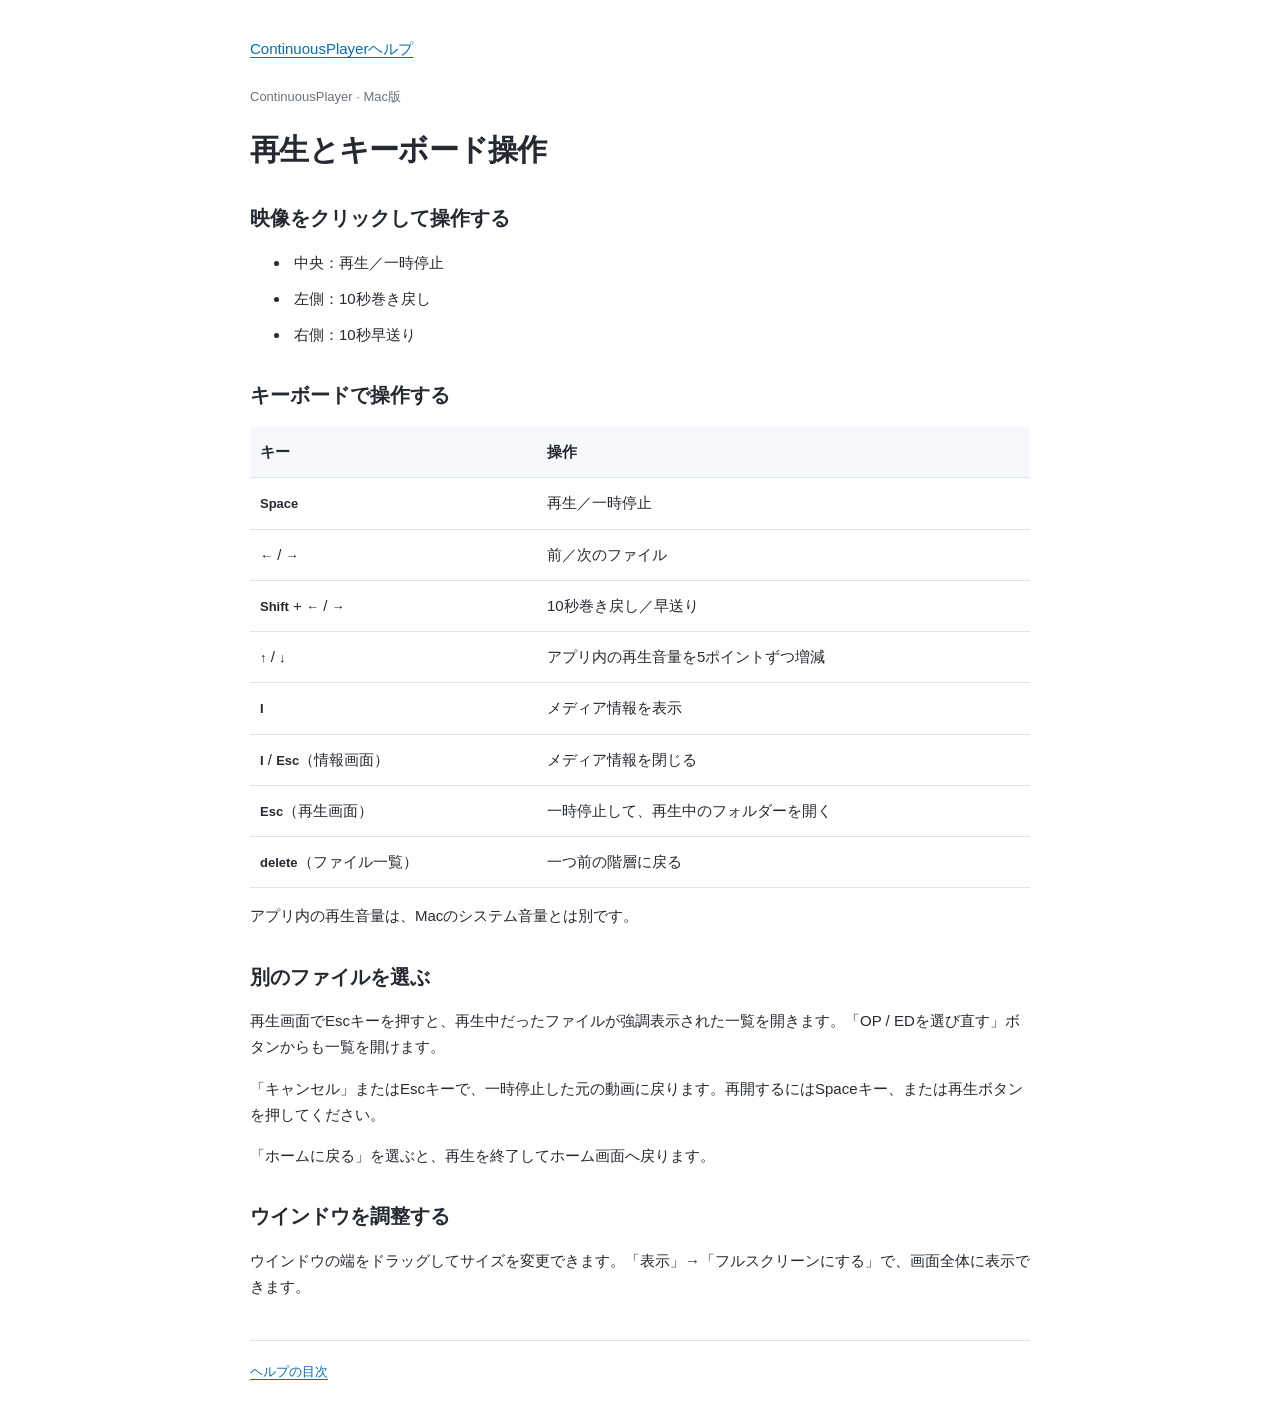
==== MacHelp/ContinuousPlayer.help/Contents/Resources/ja.lproj/controls.html @ 80e652f9 "メニューの日本語化" ====
<!doctype html>
<html lang="ja"><head><meta charset="utf-8">
<meta name="viewport" content="width=device-width, initial-scale=1">
<meta name="AppleTitle" content="ContinuousPlayerヘルプ">
<meta name="description" content="Macで使えるクリック操作、ショートカット、ファイル選択への戻り方を説明します。">
<meta name="keywords" content="ContinuousPlayer, 動画, OP, ED, フォルダー, DLNA, Mac">
<title>再生とキーボード操作</title><link rel="stylesheet" href="style.css"></head>
<body><main><nav aria-label="パンくず"><a href="index.html">ContinuousPlayerヘルプ</a></nav><header><p class="eyebrow">ContinuousPlayer · Mac版</p><h1>再生とキーボード操作</h1></header>

<h2>映像をクリックして操作する</h2>
<ul><li>中央：再生／一時停止</li><li>左側：10秒巻き戻し</li><li>右側：10秒早送り</li></ul>
<h2>キーボードで操作する</h2>
<table><thead><tr><th scope="col">キー</th><th scope="col">操作</th></tr></thead><tbody>
<tr><td><kbd>Space</kbd></td><td>再生／一時停止</td></tr>
<tr><td><kbd>←</kbd> / <kbd>→</kbd></td><td>前／次のファイル</td></tr>
<tr><td><kbd>Shift</kbd> + <kbd>←</kbd> / <kbd>→</kbd></td><td>10秒巻き戻し／早送り</td></tr>
<tr><td><kbd>↑</kbd> / <kbd>↓</kbd></td><td>アプリ内の再生音量を5ポイントずつ増減</td></tr>
<tr><td><kbd>I</kbd></td><td>メディア情報を表示</td></tr>
<tr><td><kbd>I</kbd> / <kbd>Esc</kbd>（情報画面）</td><td>メディア情報を閉じる</td></tr>
<tr><td><kbd>Esc</kbd>（再生画面）</td><td>一時停止して、再生中のフォルダーを開く</td></tr>
<tr><td><kbd>delete</kbd>（ファイル一覧）</td><td>一つ前の階層に戻る</td></tr>
</tbody></table>
<p>アプリ内の再生音量は、Macのシステム音量とは別です。</p>
<h2>別のファイルを選ぶ</h2>
<p>再生画面でEscキーを押すと、再生中だったファイルが強調表示された一覧を開きます。「OP / EDを選び直す」ボタンからも一覧を開けます。</p>
<p>「キャンセル」またはEscキーで、一時停止した元の動画に戻ります。再開するにはSpaceキー、または再生ボタンを押してください。</p>
<p>「ホームに戻る」を選ぶと、再生を終了してホーム画面へ戻ります。</p>
<h2>ウインドウを調整する</h2>
<p>ウインドウの端をドラッグしてサイズを変更できます。「表示」→「フルスクリーンにする」で、画面全体に表示できます。</p>

<footer><a href="index.html">ヘルプの目次</a></footer></main></body></html>
---- MacHelp/ContinuousPlayer.help/Contents/Resources/ja.lproj/style.css ----
:root { color-scheme: light dark; font-family: -apple-system, BlinkMacSystemFont, sans-serif; font-size: 15px; line-height: 1.75; color: #242932; background: #fff; }
body { margin: 0; } main { max-width: 780px; margin: auto; padding: 36px 32px; }
header { margin: 24px 0; } h1 { font-size: 30px; line-height: 1.4; letter-spacing: -.025em; }
h2 { font-size: 20px; margin-top: 32px; line-height: 1.5; } p, li { overflow-wrap: anywhere; }
a { color: #006eb8; text-underline-offset: 3px; } a:focus-visible { outline: 3px solid #0a84ff; outline-offset: 4px; }
.eyebrow { font-size: 13px; color: #69717c; } .intro { font-size: 19px; font-weight: 600; }
.topics { display: grid; grid-template-columns: repeat(auto-fit, minmax(240px, 1fr)); gap: 12px; margin: 28px 0; }
.topics a { display: block; padding: 18px; border: 1px solid #dfe4e9; border-radius: 12px; background: #f6f8fb; text-decoration: none; }
.topics a:hover { border-color: #006eb8; } .topics strong, .topics span { display: block; } .topics span { margin-top: 5px; font-size: 13px; color: #69717c; }
li { padding-left: 4px; margin-bottom: 10px; } table { width: 100%; border-collapse: collapse; }
th, td { text-align: left; vertical-align: top; padding: 12px 10px; border-bottom: 1px solid #dfe4e9; }
th { background: #f6f8fb; } kbd, code { font-size: 13px; } kbd { white-space: nowrap; font-family: inherit; font-weight: 600; }
footer { margin-top: 40px; padding-top: 20px; border-top: 1px solid #dfe4e9; font-size: 13px; }
@media (prefers-color-scheme: dark) { :root { color: #e8eaf0; background: #1c1d21; } a { color: #79c4ff; } .eyebrow, .topics span { color: #a4abb8; } .topics a, th { background: #282b32; } .topics a, th, td, footer { border-color: #424650; } }
@media (max-width: 480px) { main { padding: 20px; } h1 { font-size: 25px; } }
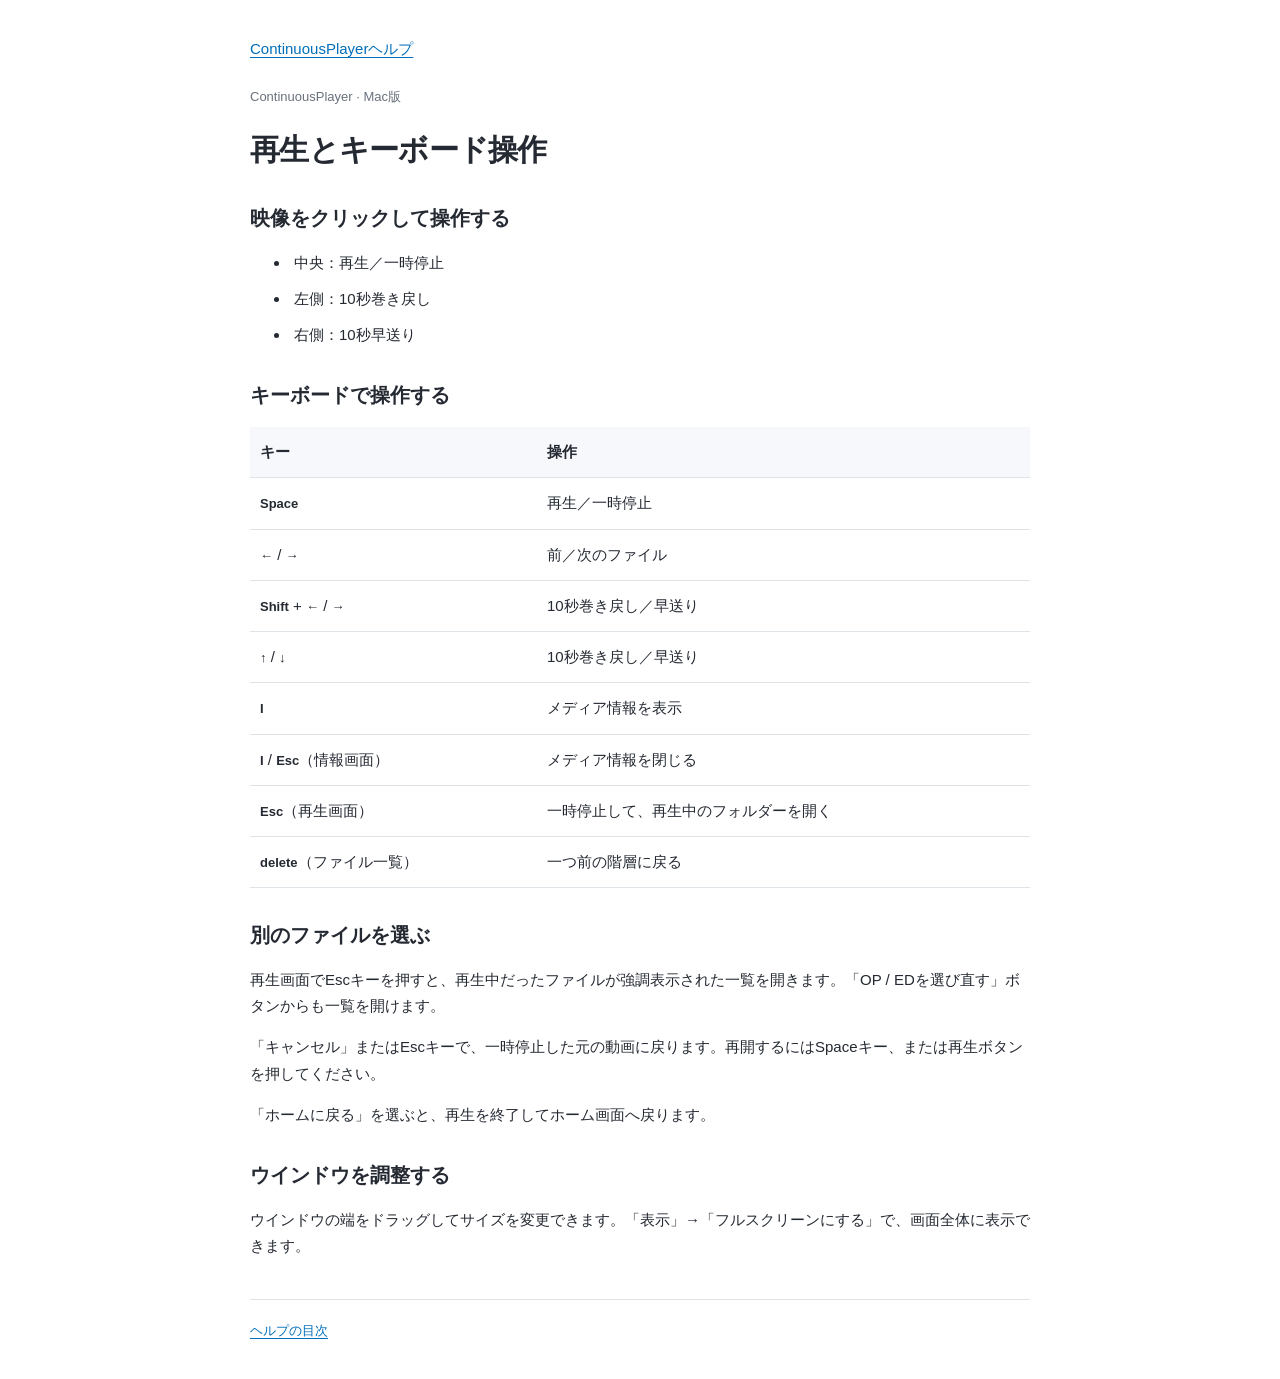
==== commit 8ec1593e: "キー操作を修正" ====
--- a/MacHelp/ContinuousPlayer.help/Contents/Resources/ja.lproj/controls.html
+++ b/MacHelp/ContinuousPlayer.help/Contents/Resources/ja.lproj/controls.html
@@ -14,13 +14,12 @@
 <tr><td><kbd>Space</kbd></td><td>再生／一時停止</td></tr>
 <tr><td><kbd>←</kbd> / <kbd>→</kbd></td><td>前／次のファイル</td></tr>
 <tr><td><kbd>Shift</kbd> + <kbd>←</kbd> / <kbd>→</kbd></td><td>10秒巻き戻し／早送り</td></tr>
-<tr><td><kbd>↑</kbd> / <kbd>↓</kbd></td><td>アプリ内の再生音量を5ポイントずつ増減</td></tr>
+<tr><td><kbd>↑</kbd> / <kbd>↓</kbd></td><td>10秒巻き戻し／早送り</td></tr>
 <tr><td><kbd>I</kbd></td><td>メディア情報を表示</td></tr>
 <tr><td><kbd>I</kbd> / <kbd>Esc</kbd>（情報画面）</td><td>メディア情報を閉じる</td></tr>
 <tr><td><kbd>Esc</kbd>（再生画面）</td><td>一時停止して、再生中のフォルダーを開く</td></tr>
 <tr><td><kbd>delete</kbd>（ファイル一覧）</td><td>一つ前の階層に戻る</td></tr>
 </tbody></table>
-<p>アプリ内の再生音量は、Macのシステム音量とは別です。</p>
 <h2>別のファイルを選ぶ</h2>
 <p>再生画面でEscキーを押すと、再生中だったファイルが強調表示された一覧を開きます。「OP / EDを選び直す」ボタンからも一覧を開けます。</p>
 <p>「キャンセル」またはEscキーで、一時停止した元の動画に戻ります。再開するにはSpaceキー、または再生ボタンを押してください。</p>
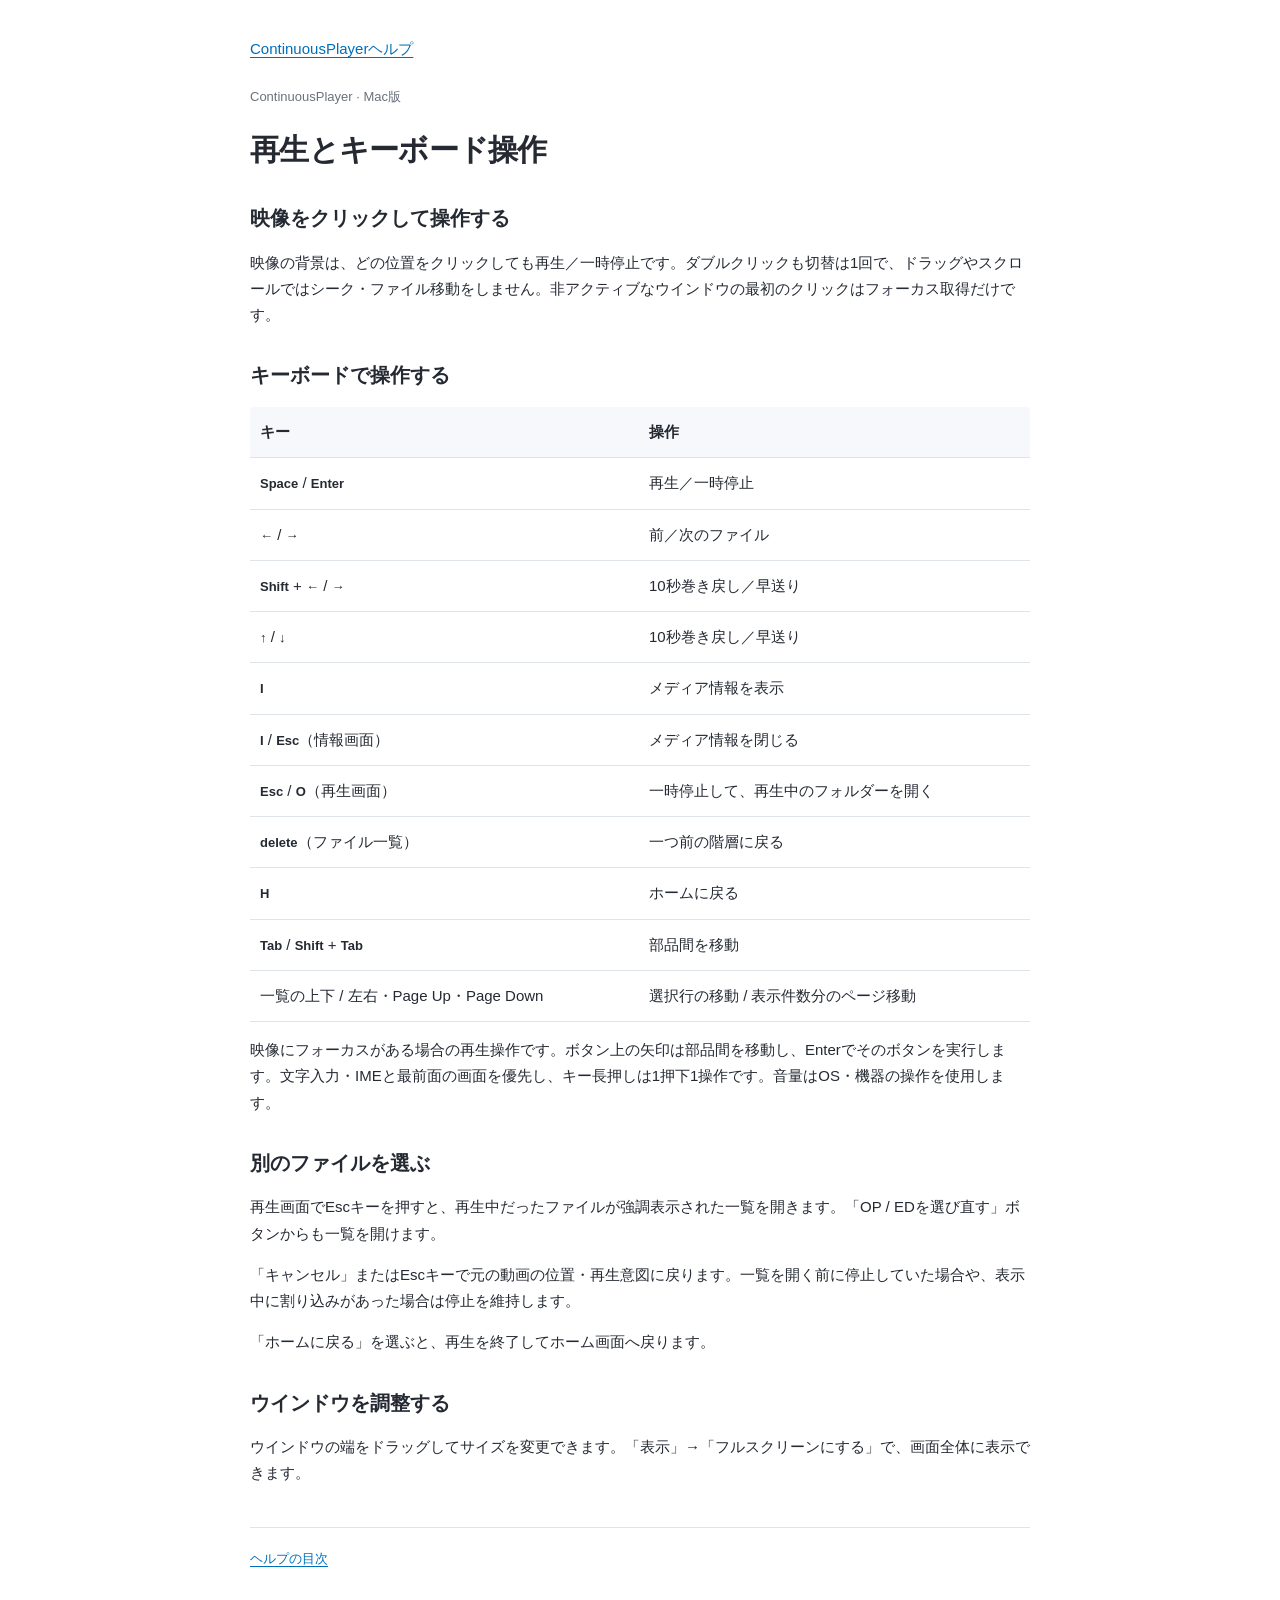
==== commit ab94d295: "共通仕様対応:段階4" ====
--- a/MacHelp/ContinuousPlayer.help/Contents/Resources/ja.lproj/controls.html
+++ b/MacHelp/ContinuousPlayer.help/Contents/Resources/ja.lproj/controls.html
@@ -8,21 +8,25 @@
 <body><main><nav aria-label="パンくず"><a href="index.html">ContinuousPlayerヘルプ</a></nav><header><p class="eyebrow">ContinuousPlayer · Mac版</p><h1>再生とキーボード操作</h1></header>
 
 <h2>映像をクリックして操作する</h2>
-<ul><li>中央：再生／一時停止</li><li>左側：10秒巻き戻し</li><li>右側：10秒早送り</li></ul>
+<p>映像の背景は、どの位置をクリックしても再生／一時停止です。ダブルクリックも切替は1回で、ドラッグやスクロールではシーク・ファイル移動をしません。非アクティブなウインドウの最初のクリックはフォーカス取得だけです。</p>
 <h2>キーボードで操作する</h2>
 <table><thead><tr><th scope="col">キー</th><th scope="col">操作</th></tr></thead><tbody>
-<tr><td><kbd>Space</kbd></td><td>再生／一時停止</td></tr>
+<tr><td><kbd>Space</kbd> / <kbd>Enter</kbd></td><td>再生／一時停止</td></tr>
 <tr><td><kbd>←</kbd> / <kbd>→</kbd></td><td>前／次のファイル</td></tr>
 <tr><td><kbd>Shift</kbd> + <kbd>←</kbd> / <kbd>→</kbd></td><td>10秒巻き戻し／早送り</td></tr>
 <tr><td><kbd>↑</kbd> / <kbd>↓</kbd></td><td>10秒巻き戻し／早送り</td></tr>
 <tr><td><kbd>I</kbd></td><td>メディア情報を表示</td></tr>
 <tr><td><kbd>I</kbd> / <kbd>Esc</kbd>（情報画面）</td><td>メディア情報を閉じる</td></tr>
-<tr><td><kbd>Esc</kbd>（再生画面）</td><td>一時停止して、再生中のフォルダーを開く</td></tr>
+<tr><td><kbd>Esc</kbd> / <kbd>O</kbd>（再生画面）</td><td>一時停止して、再生中のフォルダーを開く</td></tr>
 <tr><td><kbd>delete</kbd>（ファイル一覧）</td><td>一つ前の階層に戻る</td></tr>
+<tr><td><kbd>H</kbd></td><td>ホームに戻る</td></tr>
+<tr><td><kbd>Tab</kbd> / <kbd>Shift</kbd> + <kbd>Tab</kbd></td><td>部品間を移動</td></tr>
+<tr><td>一覧の上下 / 左右・Page Up・Page Down</td><td>選択行の移動 / 表示件数分のページ移動</td></tr>
 </tbody></table>
+<p>映像にフォーカスがある場合の再生操作です。ボタン上の矢印は部品間を移動し、Enterでそのボタンを実行します。文字入力・IMEと最前面の画面を優先し、キー長押しは1押下1操作です。音量はOS・機器の操作を使用します。</p>
 <h2>別のファイルを選ぶ</h2>
 <p>再生画面でEscキーを押すと、再生中だったファイルが強調表示された一覧を開きます。「OP / EDを選び直す」ボタンからも一覧を開けます。</p>
-<p>「キャンセル」またはEscキーで、一時停止した元の動画に戻ります。再開するにはSpaceキー、または再生ボタンを押してください。</p>
+<p>「キャンセル」またはEscキーで元の動画の位置・再生意図に戻ります。一覧を開く前に停止していた場合や、表示中に割り込みがあった場合は停止を維持します。</p>
 <p>「ホームに戻る」を選ぶと、再生を終了してホーム画面へ戻ります。</p>
 <h2>ウインドウを調整する</h2>
 <p>ウインドウの端をドラッグしてサイズを変更できます。「表示」→「フルスクリーンにする」で、画面全体に表示できます。</p>
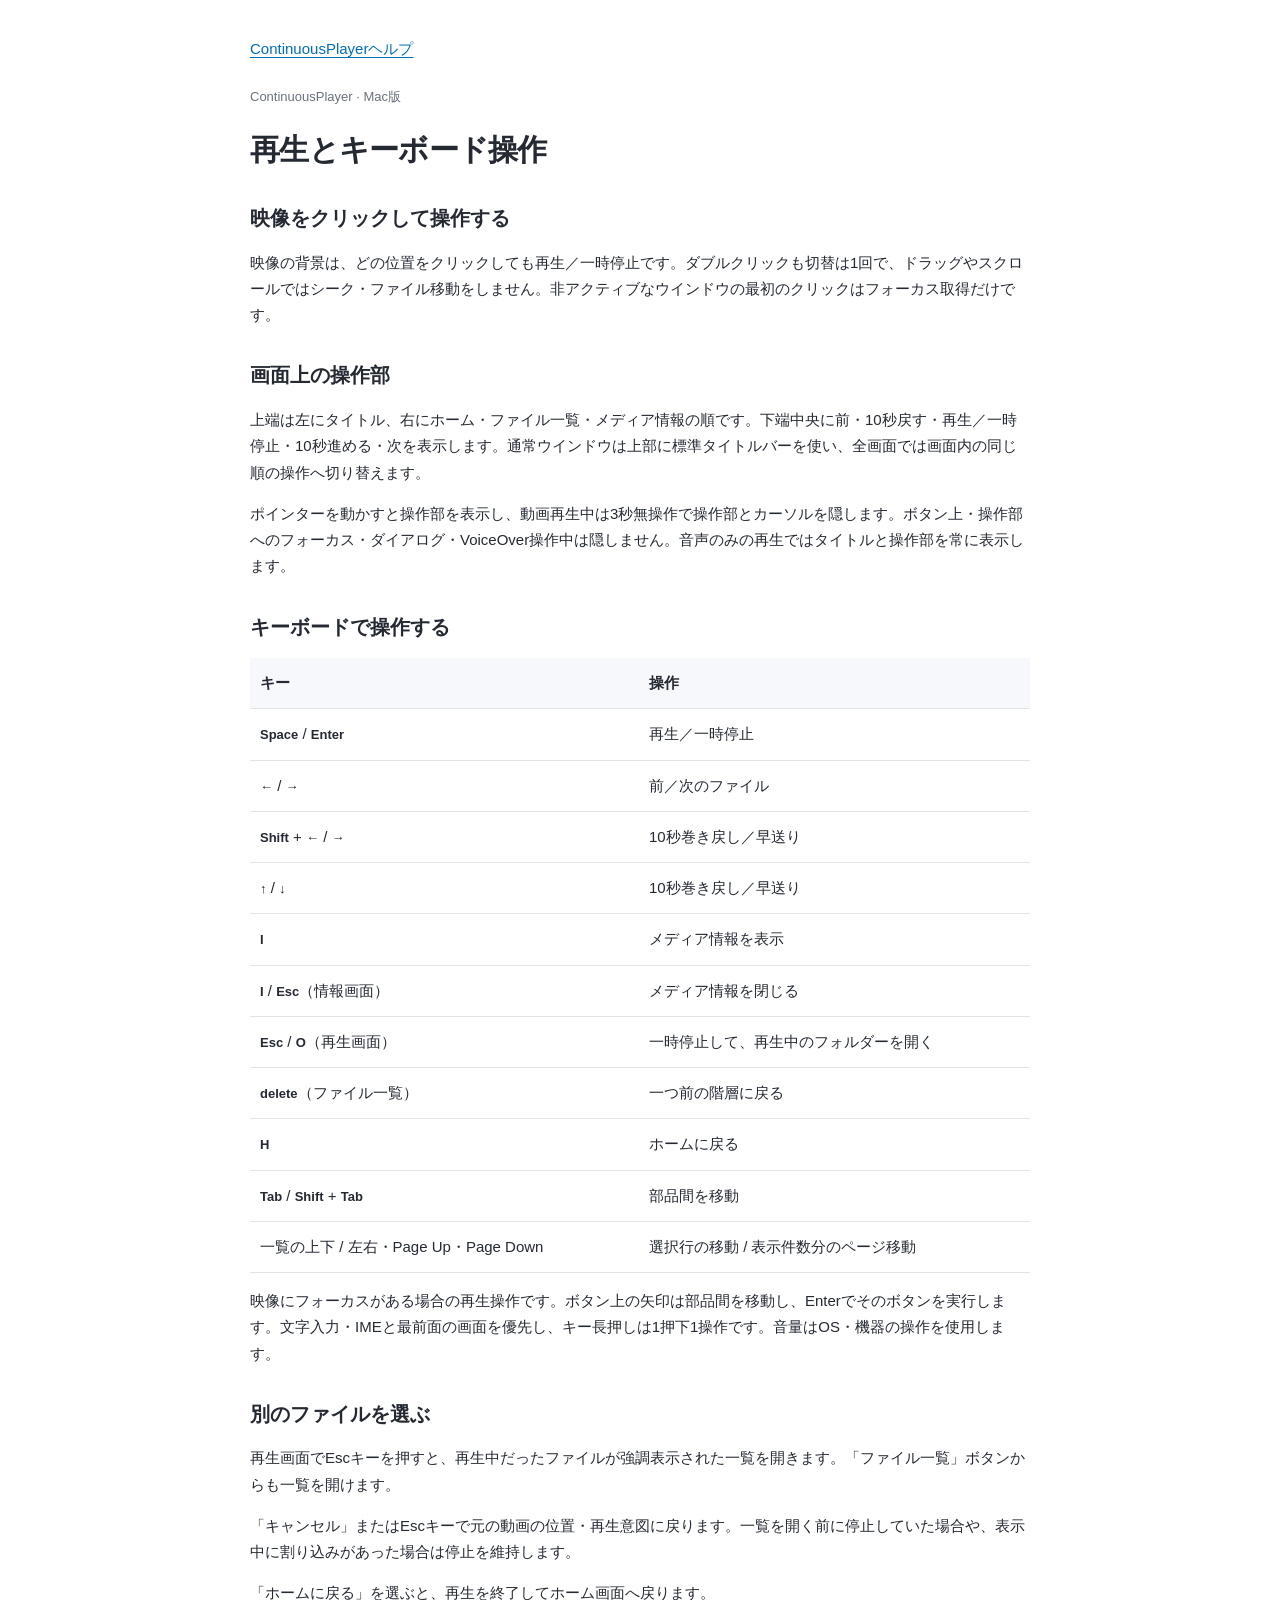
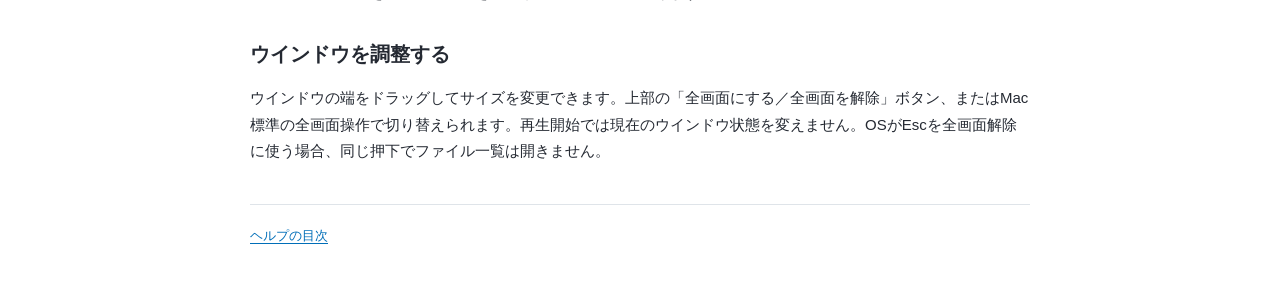
==== commit c9b001e5: "共通仕様対応:段階5" ====
--- a/MacHelp/ContinuousPlayer.help/Contents/Resources/ja.lproj/controls.html
+++ b/MacHelp/ContinuousPlayer.help/Contents/Resources/ja.lproj/controls.html
@@ -9,6 +9,9 @@
 
 <h2>映像をクリックして操作する</h2>
 <p>映像の背景は、どの位置をクリックしても再生／一時停止です。ダブルクリックも切替は1回で、ドラッグやスクロールではシーク・ファイル移動をしません。非アクティブなウインドウの最初のクリックはフォーカス取得だけです。</p>
+<h2>画面上の操作部</h2>
+<p>上端は左にタイトル、右にホーム・ファイル一覧・メディア情報の順です。下端中央に前・10秒戻す・再生／一時停止・10秒進める・次を表示します。通常ウインドウは上部に標準タイトルバーを使い、全画面では画面内の同じ順の操作へ切り替えます。</p>
+<p>ポインターを動かすと操作部を表示し、動画再生中は3秒無操作で操作部とカーソルを隠します。ボタン上・操作部へのフォーカス・ダイアログ・VoiceOver操作中は隠しません。音声のみの再生ではタイトルと操作部を常に表示します。</p>
 <h2>キーボードで操作する</h2>
 <table><thead><tr><th scope="col">キー</th><th scope="col">操作</th></tr></thead><tbody>
 <tr><td><kbd>Space</kbd> / <kbd>Enter</kbd></td><td>再生／一時停止</td></tr>
@@ -25,10 +28,10 @@
 </tbody></table>
 <p>映像にフォーカスがある場合の再生操作です。ボタン上の矢印は部品間を移動し、Enterでそのボタンを実行します。文字入力・IMEと最前面の画面を優先し、キー長押しは1押下1操作です。音量はOS・機器の操作を使用します。</p>
 <h2>別のファイルを選ぶ</h2>
-<p>再生画面でEscキーを押すと、再生中だったファイルが強調表示された一覧を開きます。「OP / EDを選び直す」ボタンからも一覧を開けます。</p>
+<p>再生画面でEscキーを押すと、再生中だったファイルが強調表示された一覧を開きます。「ファイル一覧」ボタンからも一覧を開けます。</p>
 <p>「キャンセル」またはEscキーで元の動画の位置・再生意図に戻ります。一覧を開く前に停止していた場合や、表示中に割り込みがあった場合は停止を維持します。</p>
 <p>「ホームに戻る」を選ぶと、再生を終了してホーム画面へ戻ります。</p>
 <h2>ウインドウを調整する</h2>
-<p>ウインドウの端をドラッグしてサイズを変更できます。「表示」→「フルスクリーンにする」で、画面全体に表示できます。</p>
+<p>ウインドウの端をドラッグしてサイズを変更できます。上部の「全画面にする／全画面を解除」ボタン、またはMac標準の全画面操作で切り替えられます。再生開始では現在のウインドウ状態を変えません。OSがEscを全画面解除に使う場合、同じ押下でファイル一覧は開きません。</p>
 
 <footer><a href="index.html">ヘルプの目次</a></footer></main></body></html>
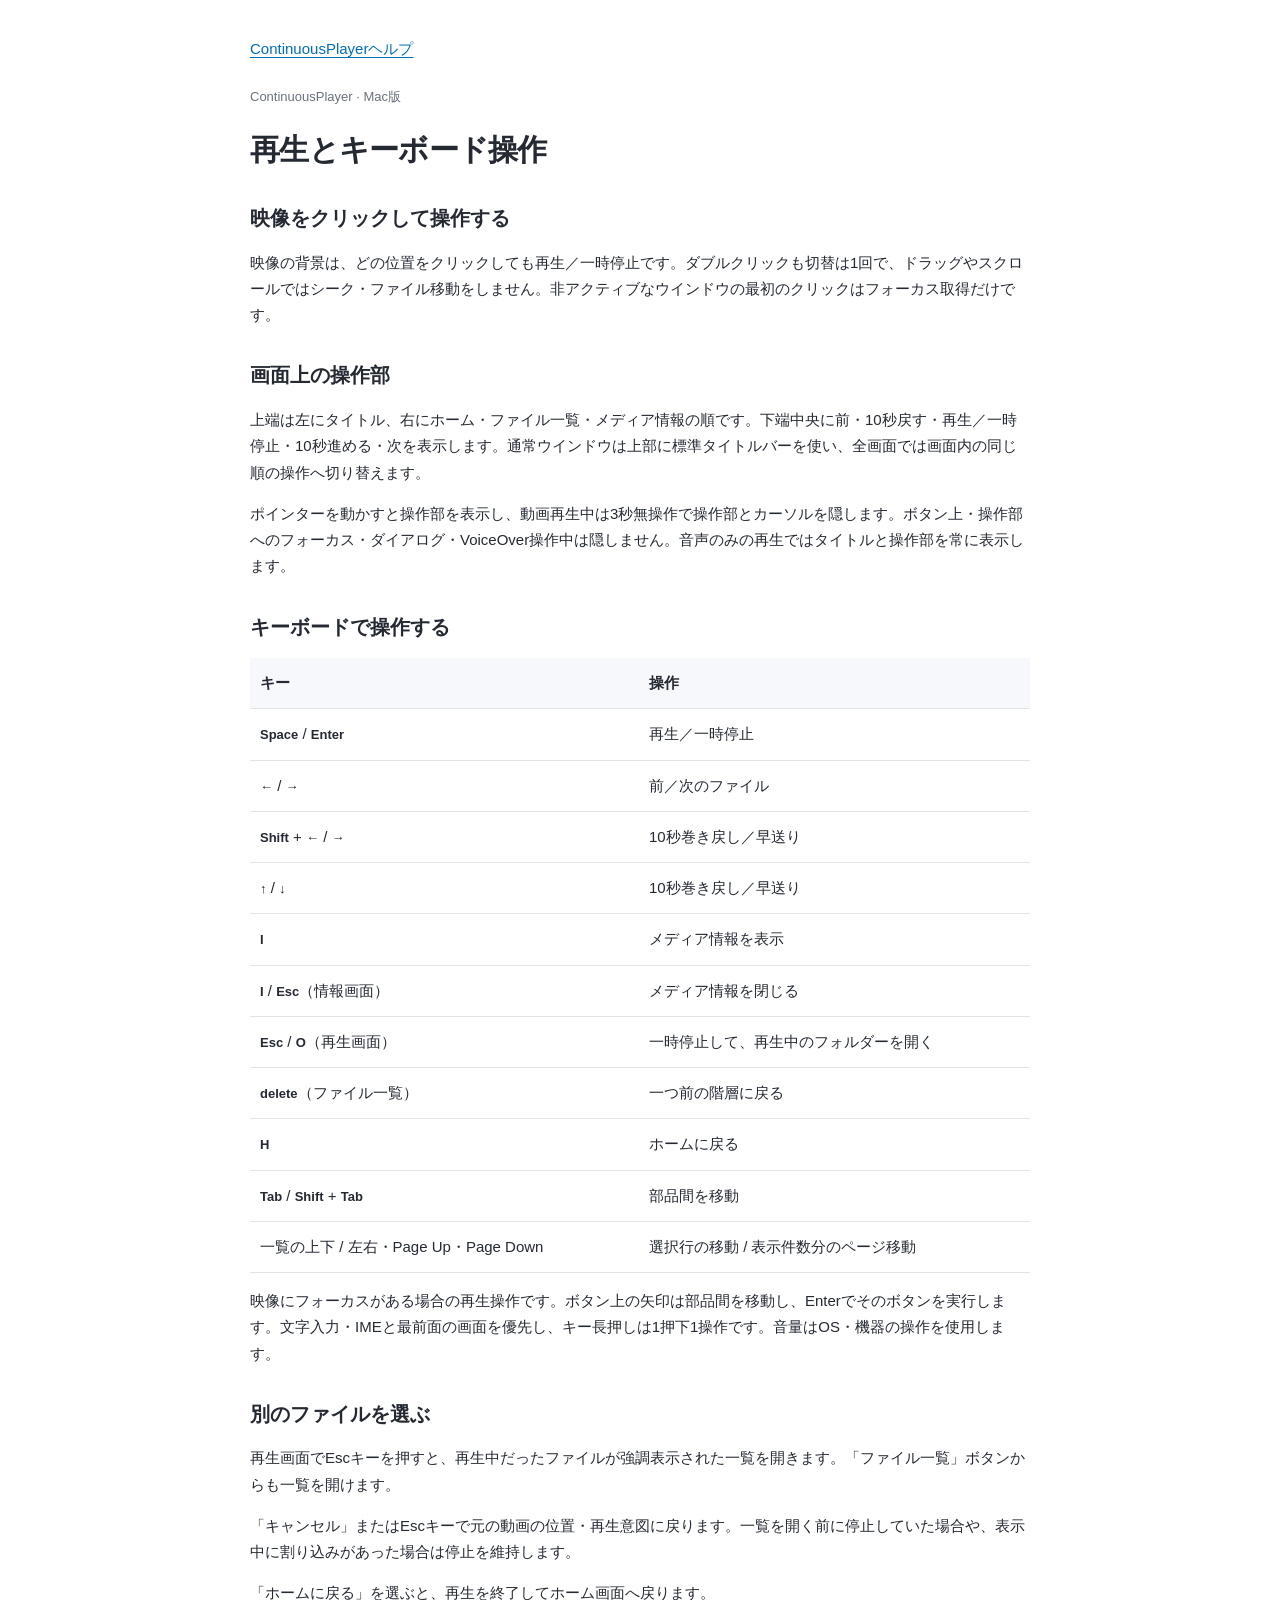
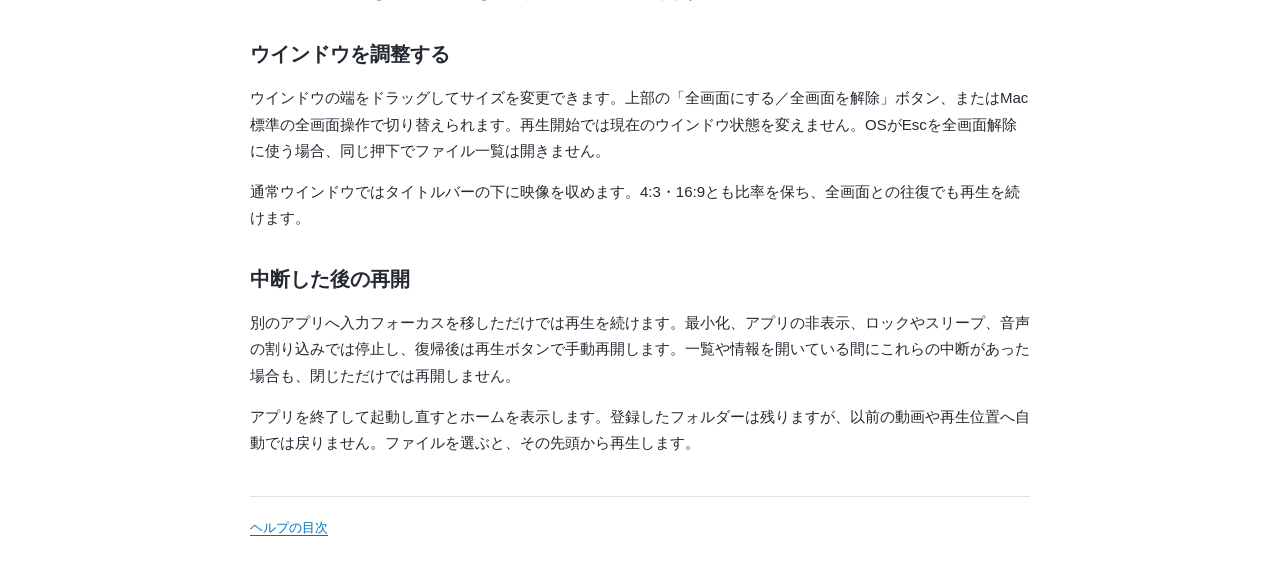
==== commit 3f6e1f95: "共通仕様対応:段階6" ====
--- a/MacHelp/ContinuousPlayer.help/Contents/Resources/ja.lproj/controls.html
+++ b/MacHelp/ContinuousPlayer.help/Contents/Resources/ja.lproj/controls.html
@@ -33,5 +33,9 @@
 <p>「ホームに戻る」を選ぶと、再生を終了してホーム画面へ戻ります。</p>
 <h2>ウインドウを調整する</h2>
 <p>ウインドウの端をドラッグしてサイズを変更できます。上部の「全画面にする／全画面を解除」ボタン、またはMac標準の全画面操作で切り替えられます。再生開始では現在のウインドウ状態を変えません。OSがEscを全画面解除に使う場合、同じ押下でファイル一覧は開きません。</p>
+<p>通常ウインドウではタイトルバーの下に映像を収めます。4:3・16:9とも比率を保ち、全画面との往復でも再生を続けます。</p>
+<h2>中断した後の再開</h2>
+<p>別のアプリへ入力フォーカスを移しただけでは再生を続けます。最小化、アプリの非表示、ロックやスリープ、音声の割り込みでは停止し、復帰後は再生ボタンで手動再開します。一覧や情報を開いている間にこれらの中断があった場合も、閉じただけでは再開しません。</p>
+<p>アプリを終了して起動し直すとホームを表示します。登録したフォルダーは残りますが、以前の動画や再生位置へ自動では戻りません。ファイルを選ぶと、その先頭から再生します。</p>
 
 <footer><a href="index.html">ヘルプの目次</a></footer></main></body></html>
